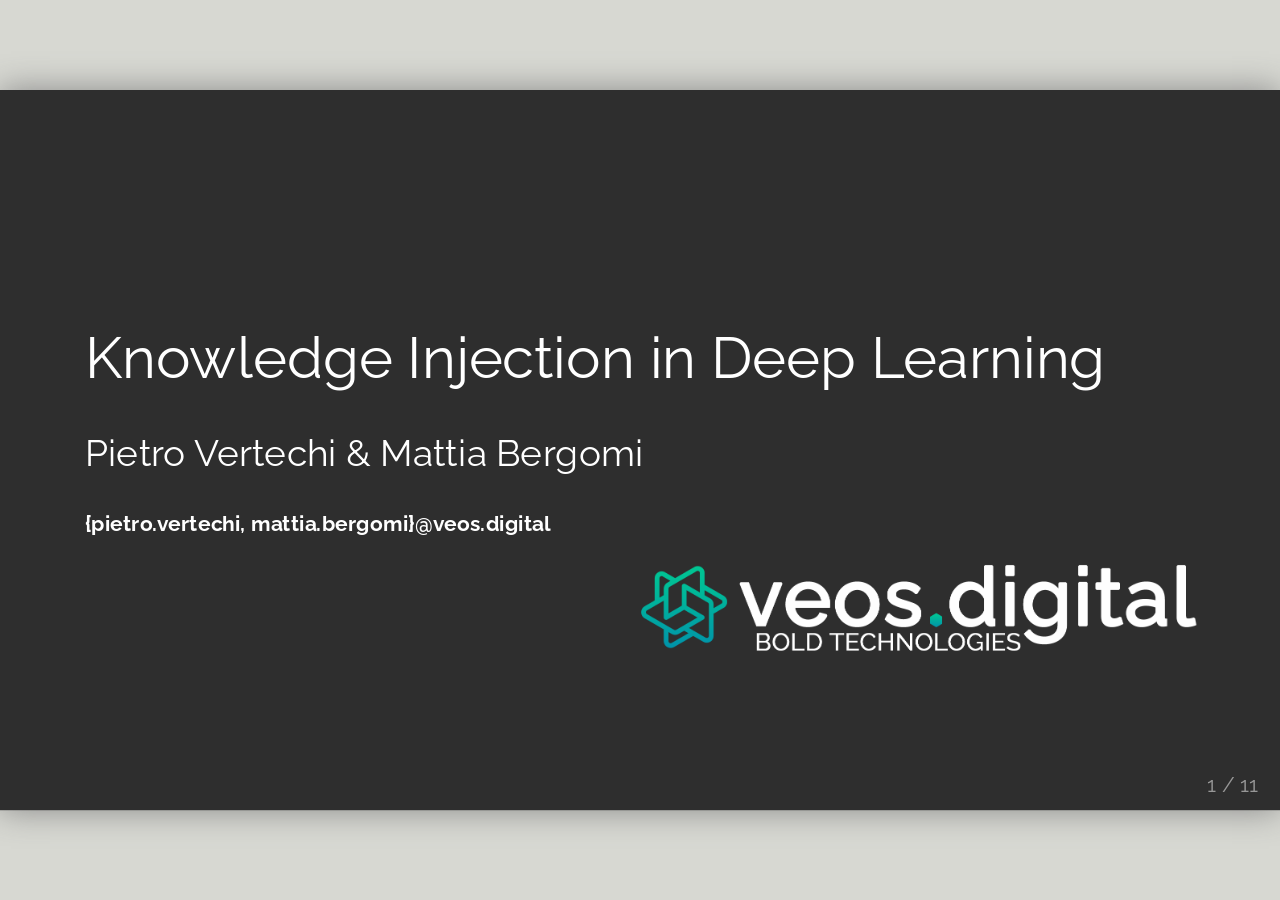
==== lectures/lecture_2/index.html @ c2e5e7ae "add lecture 2" ====
<!DOCTYPE html>
<html>
  <head>
    <title>Principles of Deep Learning</title>
    <meta charset="utf-8">
    <link rel="stylesheet" href="katex.min.css">
    <link rel="stylesheet" type="text/css" href="styles.css">
  </head>
  <body>
    <script src="remark.min.js" type="text/javascript"></script>
    <script src="katex.min.js"></script>
    <script src="auto-render.min.js"></script>
    <script type="text/javascript">
        var options = {
            sourceUrl: 'index.md',
            countIncrementalSlides: false,
            ratio: "16:9"
        };
        var renderMath = function() {
        // renderMathInElement(document.body);
        // or if you want to use $...$ for math,
        renderMathInElement(document.body, {delimiters: [ // mind the order of delimiters(!?)
            {left: "$$", right: "$$", display: true},
            {left: "$", right: "$", display: false},
            {left: "\\[", right: "\\]", display: true},
            {left: "\\(", right: "\\)", display: false},
        ]});
        }

        var slideshow = remark.create(options, renderMath);
        </script>
  </body>
</html>
---- lectures/lecture_2/styles.css ----
/* 400 used for body */
@font-face{
  font-family: 'Quattrocento';
  src: url('fonts/Quattrocento/Quattrocento-Regular.ttf');
}
@font-face{
  font-family: 'Quattrocento';
  src: url('fonts/Quattrocento/Quattrocento-Bold.ttf');
  font-weight: bold;
}
/* Raleway used for h1, h2, h3 */
@font-face{
  font-family: 'Raleway';
  src: url('fonts/Raleway/Raleway-VariableFont_wght.ttf');
}
@font-face{
  font-family: 'Raleway';
  src: url('fonts/Raleway/Raleway-VariableFont_wght.ttf');
  font-weight: bold;
}

/* Ubuntu Mono used for code, do we need Italic for code ? */
@font-face{
  font-family: 'Ubuntu Mono';
  src: url('fonts/Ubuntu_Mono/UbuntuMono-Regular.ttf');
}
@font-face{
  font-family: 'Ubuntu Mono';
  src: url('fonts/Ubuntu_Mono/UbuntuMono-Bold.ttf');
  font-weight: bold;
}
@font-face{
  font-family: 'Ubuntu Mono';
  src: url('fonts/Ubuntu_Mono/UbuntuMono-Italic.ttf');
  font-style: italic;
}
@font-face{
  font-family: 'Ubuntu Mono';
  src: url('fonts/Ubuntu_Mono/UbuntuMono-BoldItalic.ttf');
  font-weight: bold;
  font-style: italic;
}

body {
      font-family: 'Raleway';
      color: #ffffff;}

h1, h2, h3 {
  font-family: 'Raleway';
  font-weight: normal;
  color: #ffffff;
}

h4 {
  font-family: 'Raleway';
  font-weight: bold;
  color: #ffffff;
}

h6 {
  font-family: 'Raleway';
  font-weight: normal;
  font-size: 12;
  color: #ffffff;
}
/* Matrix div layout */
.column {
  float: left;
  width: 33%;
  padding: 1px;
  height: 100%
}
.row::after {
  content: "";
  clear: both;
  display: table;
  float:left;
}
.page-break {
    display: flex;
    flex-direction: column;
    justify-content: space-between;
}

.remark-slide-content{background-size: contain;}
.remark-slide-content{background-color: #2E2E2E;}
.remark-code, .remark-inline-code { font-family: 'Ubuntu Mono'; }

.katex { font-size: 1em; }

.is-centered {display: block; margin-left: auto; margin-right: auto;}

.almost_white{ color: #ffffff}

table, th, td {
  border: 0px solid black;
}

th, td {
    padding: 0.5rem;
    text-align: left;
}

.footer { position: absolute; bottom: 12px; left: 50% }

/* unvisited link */
a:link {
  color: #55AD9D;
}

/* visited link */
a:visited {
  color: #438D99;
}

/* mouse over link */
a:hover {
  color: #5CBA99;
}

.container {
  float: left;
  width: 60%;
}

.column-left {
  float: left;
  width: 40%;
}

.column-right {
  float: right;
  width: 40%;
}

.long{
  height: 100%
}
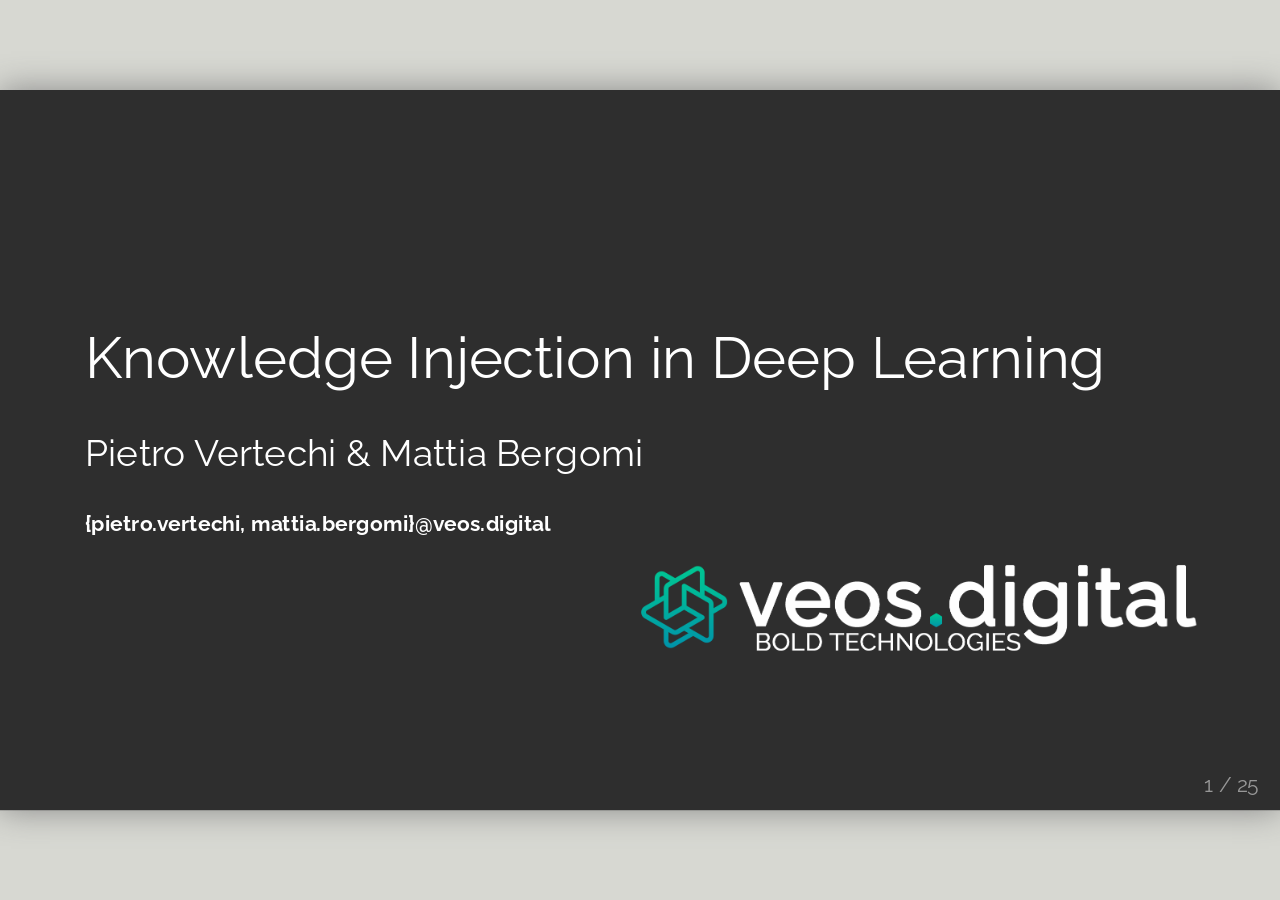
==== commit 4a0422ae: "update title" ====
--- a/lectures/lecture_2/index.html
+++ b/lectures/lecture_2/index.html
@@ -1,7 +1,7 @@
 <!DOCTYPE html>
 <html>
   <head>
-    <title>Principles of Deep Learning</title>
+    <title>Knowledge Injection in Deep Learning</title>
     <meta charset="utf-8">
     <link rel="stylesheet" href="katex.min.css">
     <link rel="stylesheet" type="text/css" href="styles.css">
